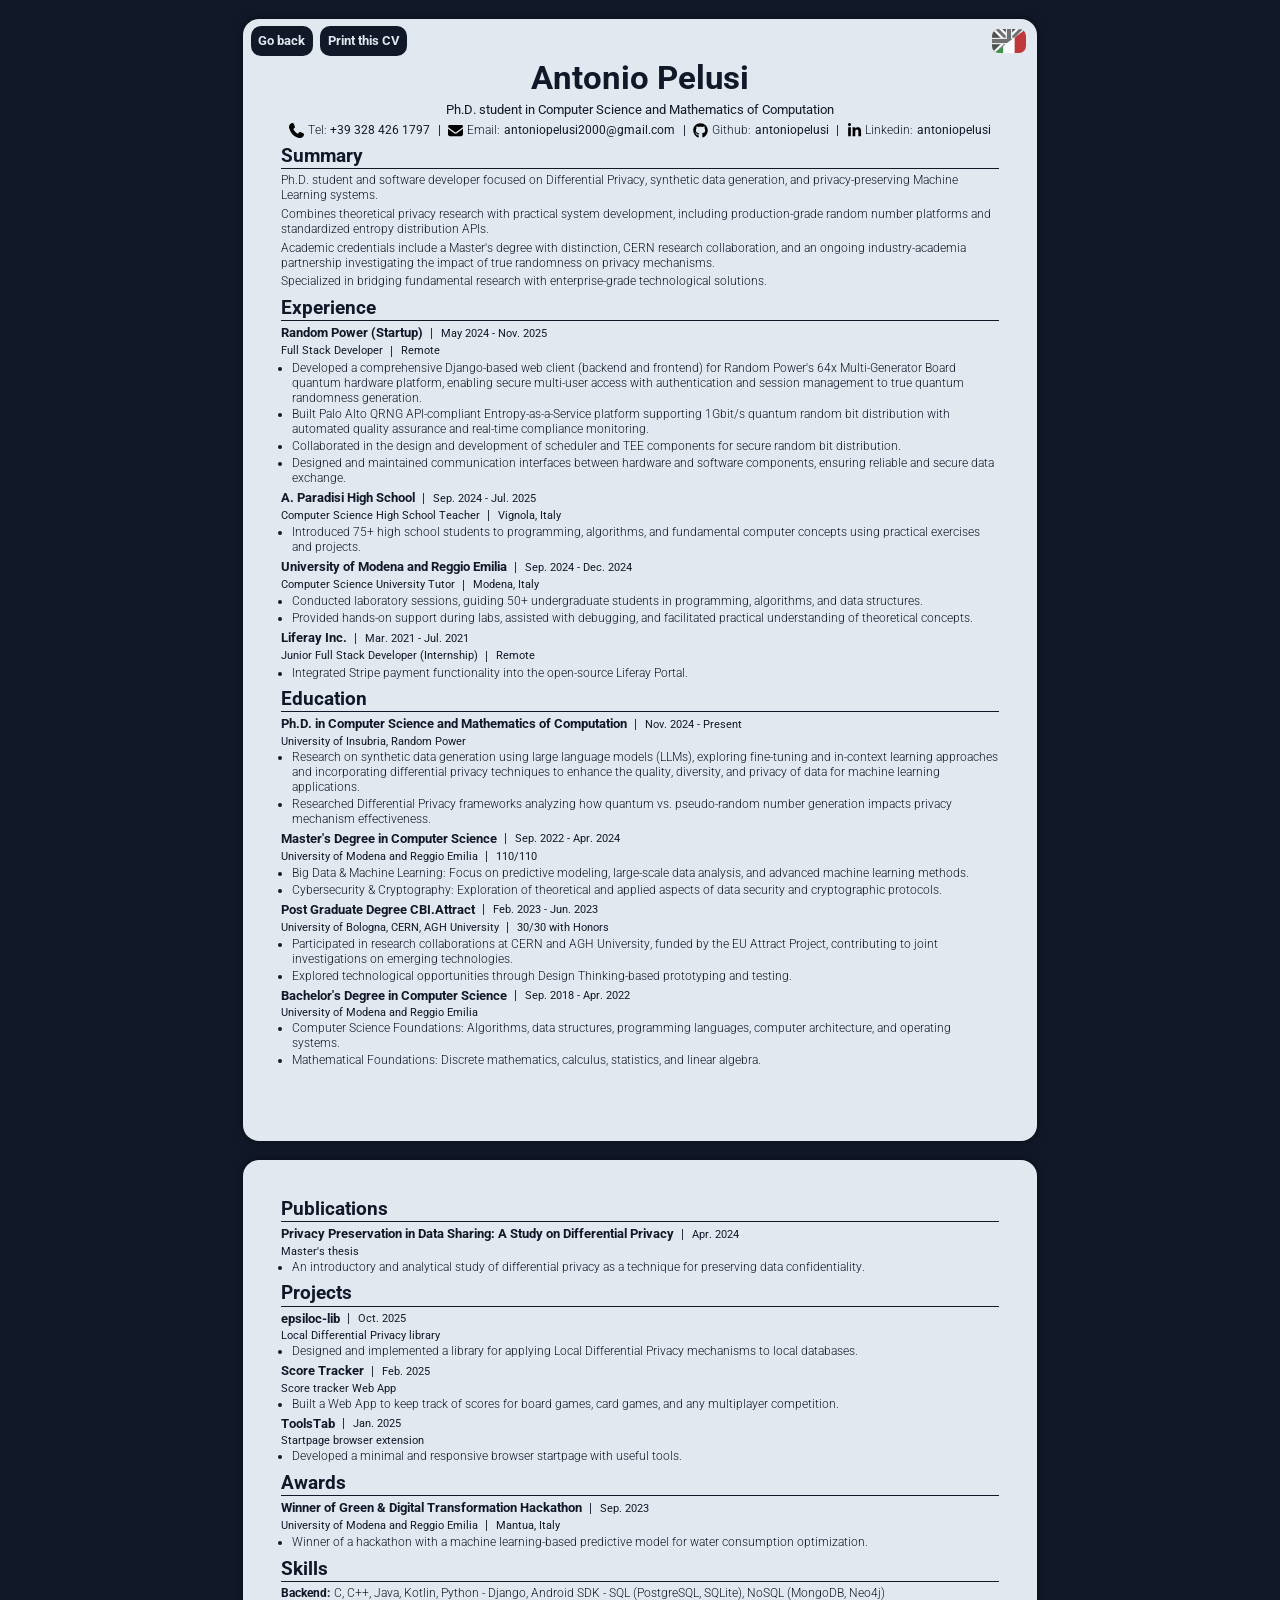
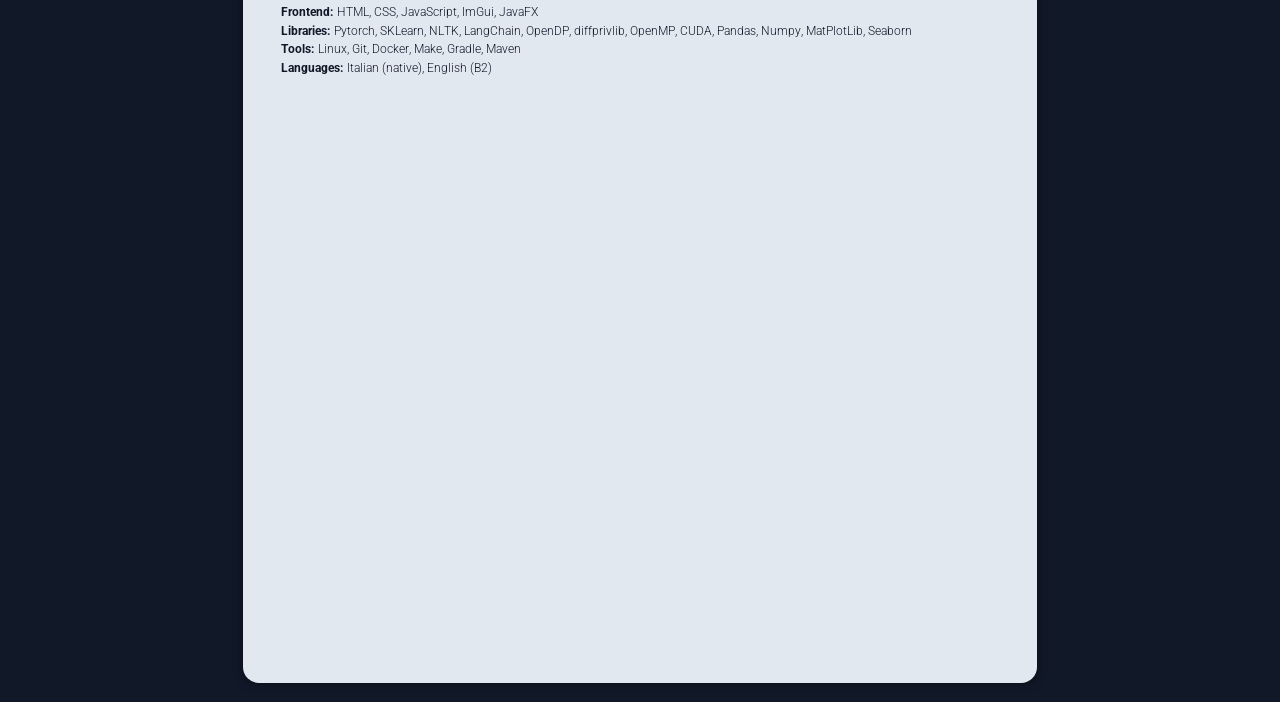
==== index.html @ e5fbd1bd "Fix relative paths" ====
<!doctype html>
<html lang="en">
    <head>
        <meta charset="UTF-8" />
        <meta name="viewport" content="width=device-width" />

        <!-- Page Info -->
        <title>CV_Antonio_Pelusi</title>

        <meta
            name="description"
            content="Antonio Pelusi - Ph.D. student in Computer Science and software developer. Portfolio showcasing research projects, education and open-source contributions."
        />
        <meta name="author" content="Antonio Pelusi" />

        <!-- Favicon -->
        <link
            rel="icon"
            type="image/png"
            href="./assets/icons/favicon/favicon-96x96.png"
            sizes="96x96"
        />
        <link
            rel="icon"
            type="image/svg+xml"
            href="./assets/icons/favicon/favicon.svg"
        />
        <link rel="shortcut icon" href="./assets/icons/favicon/favicon.ico" />
        <link
            rel="apple-touch-icon"
            sizes="180x180"
            href="./assets/icons/favicon/apple-touch-icon.png"
        />
        <link rel="manifest" href="./assets/icons/favicon/site.webmanifest" />
        <meta name="apple-mobile-web-app-title" content="CV Antonio Pelusi" />

        <!-- Styles -->
        <link rel="stylesheet" href="./assets/css/main.css" />
    </head>
    <body>
        <main role="main">
            <nav role="navigation">
                <span>
                    <a href="/">
                        <button type="button">Go back</button>
                    </a>
                    <a>
                        <button type="button" onclick="window.print()">
                            Print this CV
                        </button>
                    </a>
                </span>
                <a href="./it/">
                    <img
                        src="./assets/icons/flags/en.svg"
                        id="en"
                        style="filter: grayscale(100%) opacity(0.75)"
                        alt=""
                    />
                    <img src="./assets/icons/flags/it.svg" id="it" alt="" />
                </a>
            </nav>
            <div>
                <section role="banner">
                    <h1>Antonio Pelusi</h1>
                    <h2>
                        Ph.D. student in Computer Science and Mathematics of
                        Computation
                    </h2>
                    <header>
                        <a>
                            <img src="./assets/icons/cv/phone.svg" alt="" />
                            <p>Tel:</p>
                            +39 328 426 1797
                        </a>
                        <span>|</span>
                        <a>
                            <img src="./assets/icons/cv/email.svg" alt="" />
                            <p>Email:</p>
                            antoniopelusi2000@gmail.com
                        </a>
                        <span>|</span>
                        <a>
                            <img src="./assets/icons/cv/github.svg" alt="" />
                            <p>Github:</p>
                            antoniopelusi
                        </a>
                        <span>|</span>
                        <a>
                            <img src="./assets/icons/cv/linkedin.svg" alt="" />
                            <p>Linkedin:</p>
                            antoniopelusi
                        </a>
                    </header>
                </section>
                <section>
                    <h3>Summary</h3>
                    <p>
                        Ph.D. student and software developer focused on
                        Differential Privacy, synthetic data generation, and
                        privacy-preserving Machine Learning systems.
                    </p>
                    <p>
                        Combines theoretical privacy research with practical
                        system development, including production-grade random
                        number platforms and standardized entropy distribution
                        APIs.
                    </p>
                    <p>
                        Academic credentials include a Master's degree with
                        distinction, CERN research collaboration, and an ongoing
                        industry-academia partnership investigating the impact
                        of true randomness on privacy mechanisms.
                    </p>
                    <p>
                        Specialized in bridging fundamental research with
                        enterprise-grade technological solutions.
                    </p>
                </section>
                <section>
                    <h3>Experience</h3>
                    <article>
                        <span>
                            <h4>Random Power (Startup)</h4>
                            <span>|</span>
                            <small>May 2024 - Nov. 2025</small>
                        </span>
                        <span>
                            <small>Full Stack Developer</small>
                            <span>|</span>
                            <small>Remote</small>
                        </span>
                        <ul>
                            <li>
                                Developed a comprehensive Django-based web
                                client (backend and frontend) for Random Power's
                                64x Multi-Generator Board quantum hardware
                                platform, enabling secure multi-user access with
                                authentication and session management to true
                                quantum randomness generation.
                            </li>
                            <li>
                                Built Palo Alto QRNG API-compliant
                                Entropy-as-a-Service platform supporting 1Gbit/s
                                quantum random bit distribution with automated
                                quality assurance and real-time compliance
                                monitoring.
                            </li>
                            <li>
                                Collaborated in the design and development of
                                scheduler and TEE components for secure random
                                bit distribution.
                            </li>
                            <li>
                                Designed and maintained communication interfaces
                                between hardware and software components,
                                ensuring reliable and secure data exchange.
                            </li>
                        </ul>
                    </article>
                    <article>
                        <span>
                            <h4>A. Paradisi High School</h4>
                            <span>|</span>
                            <small>Sep. 2024 - Jul. 2025</small>
                        </span>
                        <span>
                            <small>Computer Science High School Teacher</small>
                            <span>|</span>
                            <small>Vignola, Italy</small>
                        </span>
                        <ul>
                            <li>
                                Introduced 75+ high school students to
                                programming, algorithms, and fundamental
                                computer concepts using practical exercises and
                                projects.
                            </li>
                        </ul>
                    </article>
                    <article>
                        <span>
                            <h4>University of Modena and Reggio Emilia</h4>
                            <span>|</span>
                            <small>Sep. 2024 - Dec. 2024</small>
                        </span>
                        <span>
                            <small>Computer Science University Tutor</small>
                            <span>|</span>
                            <small>Modena, Italy</small>
                        </span>
                        <ul>
                            <li>
                                Conducted laboratory sessions, guiding 50+
                                undergraduate students in programming,
                                algorithms, and data structures.
                            </li>
                            <li>
                                Provided hands-on support during labs, assisted
                                with debugging, and facilitated practical
                                understanding of theoretical concepts.
                            </li>
                        </ul>
                    </article>
                    <article>
                        <span>
                            <h4>Liferay Inc.</h4>
                            <span>|</span>
                            <small>Mar. 2021 - Jul. 2021</small>
                        </span>
                        <span>
                            <small>
                                Junior Full Stack Developer (Internship)
                            </small>
                            <span>|</span>
                            <small>Remote</small>
                        </span>
                        <ul>
                            <li>
                                Integrated Stripe payment functionality into the
                                open-source Liferay Portal.
                            </li>
                        </ul>
                    </article>
                </section>
                <section>
                    <h3>Education</h3>
                    <article>
                        <span>
                            <h4>
                                Ph.D. in Computer Science and Mathematics of
                                Computation
                            </h4>
                            <span>|</span>
                            <small>Nov. 2024 - Present</small>
                        </span>
                        <span>
                            <small>
                                University of Insubria, Random Power
                            </small>
                            <span></span>
                            <small></small>
                        </span>
                        <ul>
                            <li>
                                Research on synthetic data generation using
                                large language models (LLMs), exploring
                                fine-tuning and in-context learning approaches
                                and incorporating differential privacy
                                techniques to enhance the quality, diversity,
                                and privacy of data for machine learning
                                applications.
                            </li>
                            <li>
                                Researched Differential Privacy frameworks
                                analyzing how quantum vs. pseudo-random number
                                generation impacts privacy mechanism
                                effectiveness.
                            </li>
                        </ul>
                    </article>
                    <article>
                        <span>
                            <h4>Master's Degree in Computer Science</h4>
                            <span>|</span>
                            <small>Sep. 2022 - Apr. 2024</small>
                        </span>
                        <span>
                            <small>
                                University of Modena and Reggio Emilia
                            </small>
                            <span>|</span>
                            <small>110/110</small>
                        </span>
                        <ul>
                            <li>
                                Big Data & Machine Learning: Focus on predictive
                                modeling, large-scale data analysis, and
                                advanced machine learning methods.
                            </li>
                            <li>
                                Cybersecurity & Cryptography: Exploration of
                                theoretical and applied aspects of data security
                                and cryptographic protocols.
                            </li>
                        </ul>
                    </article>
                    <article>
                        <span>
                            <h4>Post Graduate Degree CBI.Attract</h4>
                            <span>|</span>
                            <small>Feb. 2023 - Jun. 2023</small>
                        </span>
                        <span>
                            <small>
                                University of Bologna, CERN, AGH University
                            </small>
                            <span>|</span>
                            <small>30/30 with Honors</small>
                        </span>
                        <ul>
                            <li>
                                Participated in research collaborations at CERN
                                and AGH University, funded by the EU Attract
                                Project, contributing to joint investigations on
                                emerging technologies.
                            </li>
                            <li>
                                Explored technological opportunities through
                                Design Thinking-based prototyping and testing.
                            </li>
                        </ul>
                    </article>
                    <article>
                        <span>
                            <h4>Bachelor's Degree in Computer Science</h4>
                            <span>|</span>
                            <small>Sep. 2018 - Apr. 2022</small>
                        </span>
                        <span>
                            <small>
                                University of Modena and Reggio Emilia
                            </small>
                            <span></span>
                            <small></small>
                        </span>
                        <ul>
                            <li>
                                Computer Science Foundations: Algorithms, data
                                structures, programming languages, computer
                                architecture, and operating systems.
                            </li>
                            <li>
                                Mathematical Foundations: Discrete mathematics,
                                calculus, statistics, and linear algebra.
                            </li>
                        </ul>
                    </article>
                </section>
            </div>
            <div>
                <section>
                    <h3>Publications</h3>
                    <article>
                        <span>
                            <h4>
                                Privacy Preservation in Data Sharing: A Study on
                                Differential Privacy
                            </h4>
                            <span>|</span>
                            <small>Apr. 2024</small>
                        </span>
                        <span>
                            <small>Master's thesis</small>
                            <span></span>
                            <small></small>
                        </span>
                        <ul>
                            <li>
                                An introductory and analytical study of
                                differential privacy as a technique for
                                preserving data confidentiality.
                            </li>
                        </ul>
                    </article>
                </section>
                <section>
                    <h3>Projects</h3>
                    <article>
                        <span>
                            <h4>epsiloc-lib</h4>
                            <span>|</span>
                            <small>Oct. 2025</small>
                        </span>
                        <span>
                            <small>Local Differential Privacy library</small>
                            <span></span>
                            <small></small>
                        </span>
                        <ul>
                            <li>
                                Designed and implemented a library for applying
                                Local Differential Privacy mechanisms to local
                                databases.
                            </li>
                        </ul>
                    </article>
                    <article>
                        <span>
                            <h4>Score Tracker</h4>
                            <span>|</span>
                            <small>Feb. 2025</small>
                        </span>
                        <span>
                            <small>Score tracker Web App</small>
                            <span></span>
                            <small></small>
                        </span>
                        <ul>
                            <li>
                                Built a Web App to keep track of scores for
                                board games, card games, and any multiplayer
                                competition.
                            </li>
                        </ul>
                    </article>
                    <article>
                        <span>
                            <h4>ToolsTab</h4>
                            <span>|</span>
                            <small>Jan. 2025</small>
                        </span>
                        <span>
                            <small>Startpage browser extension</small>
                            <span></span>
                            <small></small>
                        </span>
                        <ul>
                            <li>
                                Developed a minimal and responsive browser
                                startpage with useful tools.
                            </li>
                        </ul>
                    </article>
                </section>
                <section>
                    <h3>Awards</h3>
                    <article>
                        <span>
                            <h4>
                                Winner of Green & Digital Transformation
                                Hackathon
                            </h4>
                            <span>|</span>
                            <small>Sep. 2023</small>
                        </span>
                        <span>
                            <small>
                                University of Modena and Reggio Emilia
                            </small>
                            <span>|</span>
                            <small>Mantua, Italy</small>
                        </span>
                        <ul>
                            <li>
                                Winner of a hackathon with a machine
                                learning-based predictive model for water
                                consumption optimization.
                            </li>
                        </ul>
                    </article>
                </section>
                <section>
                    <h3>Skills</h3>
                    <p>
                        <strong>Backend:</strong>
                        <label>
                            C, C++, Java, Kotlin, Python - Django, Android SDK -
                            SQL (PostgreSQL, SQLite), NoSQL (MongoDB, Neo4j)
                        </label>
                    </p>
                    <p>
                        <strong>Frontend:</strong>
                        <label>HTML, CSS, JavaScript, ImGui, JavaFX</label>
                    </p>
                    <p>
                        <strong>Libraries:</strong>
                        <label>
                            Pytorch, SKLearn, NLTK, LangChain, OpenDP,
                            diffprivlib, OpenMP, CUDA, Pandas, Numpy,
                            MatPlotLib, Seaborn
                        </label>
                    </p>
                    <p>
                        <strong>Tools:</strong>
                        <label>Linux, Git, Docker, Make, Gradle, Maven</label>
                    </p>
                    <p>
                        <strong>Languages:</strong>
                        <label>Italian (native), English (B2)</label>
                    </p>
                </section>
            </div>
        </main>
    </body>
</html>
---- assets/css/main.css ----
/* ===== FONTS ===== */
@font-face {
    font-family: "Roboto Local";
    src: url("../fonts/Roboto-Light.woff2") format("woff2");
    font-weight: 300;
    font-style: normal;
    font-display: block;
    unicode-range: U+0020-007F;
}

@font-face {
    font-family: "Roboto Local";
    src: url("../fonts/Roboto-Regular.woff2") format("woff2");
    font-weight: 400;
    font-style: normal;
    font-display: block;
    unicode-range: U+0020-007F, U+00A9;
}

@font-face {
    font-family: "Roboto Local";
    src: url("../fonts/Roboto-Bold.woff2") format("woff2");
    font-weight: 700;
    font-style: normal;
    font-display: block;
    unicode-range: U+0020-007F;
}

/* ===== CSS VARIABLES ===== */
:root {
    --dark-color: #111828;
    --light-color: #e2e8f0;
}

/* ===== HTML STYLING ===== */
::selection {
    background-color: var(--dark-color);
    color: var(--light-color);
}

html {
    min-height: fit-content;
    min-width: fit-content;
    background-color: var(--dark-color);
}

body,
body *,
nav,
nav * {
    display: flex;
    flex-direction: column;
    justify-content: center;
    box-sizing: border-box;
    margin: 0;
    padding: 0;
    color: var(--dark-color);
    line-height: 1.25;
    font-family: "Roboto Local";
    font-feature-settings:
        "liga" 0,
        "clig" 0,
        "kern" 0;
    /*outline: 1px solid orangered;*/
}

body {
    height: fit-content;
    width: fit-content;
    margin: 0 auto;
    padding: 5mm;
    gap: 5mm;
}

main {
    height: fit-content;
    width: fit-content;
    justify-content: flex-start;
    overflow: visible;
    gap: 5mm;
}

nav {
    position: absolute;
    flex-direction: row;
    width: 21cm;
    max-width: none;
    min-width: 21cm;
    justify-content: space-between;
    padding: 2mm;
    border-radius: 16px;
    gap: 0;
    margin: 0 auto;
}

nav button {
    height: 30px;
    padding: 2mm;
    border: none;
    background-color: var(--dark-color);
    color: var(--light-color);
    border-radius: 10px;
    transition: 0.2s ease;
}

nav > a {
    display: flex;
    flex-direction: row;
    align-items: center;
    gap: 0;
    transition: 0.2s ease;
}

nav button:hover,
nav > a:hover {
    opacity: 0.8;
}

nav img {
    height: 30px;
    width: 40px;
    object-fit: cover;
    border-radius: 10px;
    border: solid 3px transparent;
}

#it {
    clip-path: polygon(100% 0, 100% 100%, 0 100%);
}

#en {
    transform: translateX(40px);
    clip-path: polygon(0 0, 100% 0, 0 100%);
}

div {
    width: 21cm;
    max-width: none;
    min-width: 21cm;
    height: auto;
    max-height: none;
    min-height: 29.7cm;
    justify-content: flex-start;
    border-radius: 16px;
    padding: 10mm;
    background-color: var(--light-color);
    gap: 2mm;
    margin: 0 auto;
    box-shadow: 0 0 10px rgba(0, 0, 0, 0.5);
}

section {
    gap: 1mm;
}

header {
    flex-direction: row;
    align-items: center;
    justify-content: center;
    gap: 2mm;
}

article,
ul {
    gap: 0.5mm;
}

span {
    flex-direction: row;
    align-items: center;
    justify-content: left;
    gap: 2mm;
}

ul {
    padding-left: 3mm;
}

li {
    display: list-item;
}

a {
    width: fit-content;
    flex-direction: row;
    align-items: center;
    text-decoration: none;
    gap: 1mm;
    white-space: nowrap;
}

h1,
h2 {
    text-align: center;
}

h3 {
    align-items: flex-start;
    border-bottom: solid 1px var(--dark-color);
}

h4,
small,
strong,
label {
    width: fit-content;
}

p {
    flex-direction: row;
    align-items: flex-start;
    justify-content: flex-start;
    gap: 1mm;
}

h1 {
    font-size: 25pt;
}

h3 {
    font-size: 14pt;
}

h2,
h4 {
    font-size: 10pt;
}

p,
a,
li,
span,
strong,
label {
    font-size: 9pt;
}

small {
    font-size: 8pt;
}

p,
li {
    font-weight: 300;
}

h2 {
    font-weight: 400;
}

h1,
strong,
button {
    font-weight: 700;
}

img {
    width: 15px;
    height: 15px;
}

/* ===== PDF STYLING ===== */
@media print {
    @page {
        size: A4 portrait;
        margin: 0;
    }

    :root {
        --dark-color: #000000;
        --light-color: #ffffff;
    }

    body {
        margin: 0;
        padding: 0;
    }

    nav {
        display: none;
        box-shadow: none;
    }

    main {
        gap: 0;
    }

    div {
        border-radius: 0;
        box-shadow: none;
    }
}
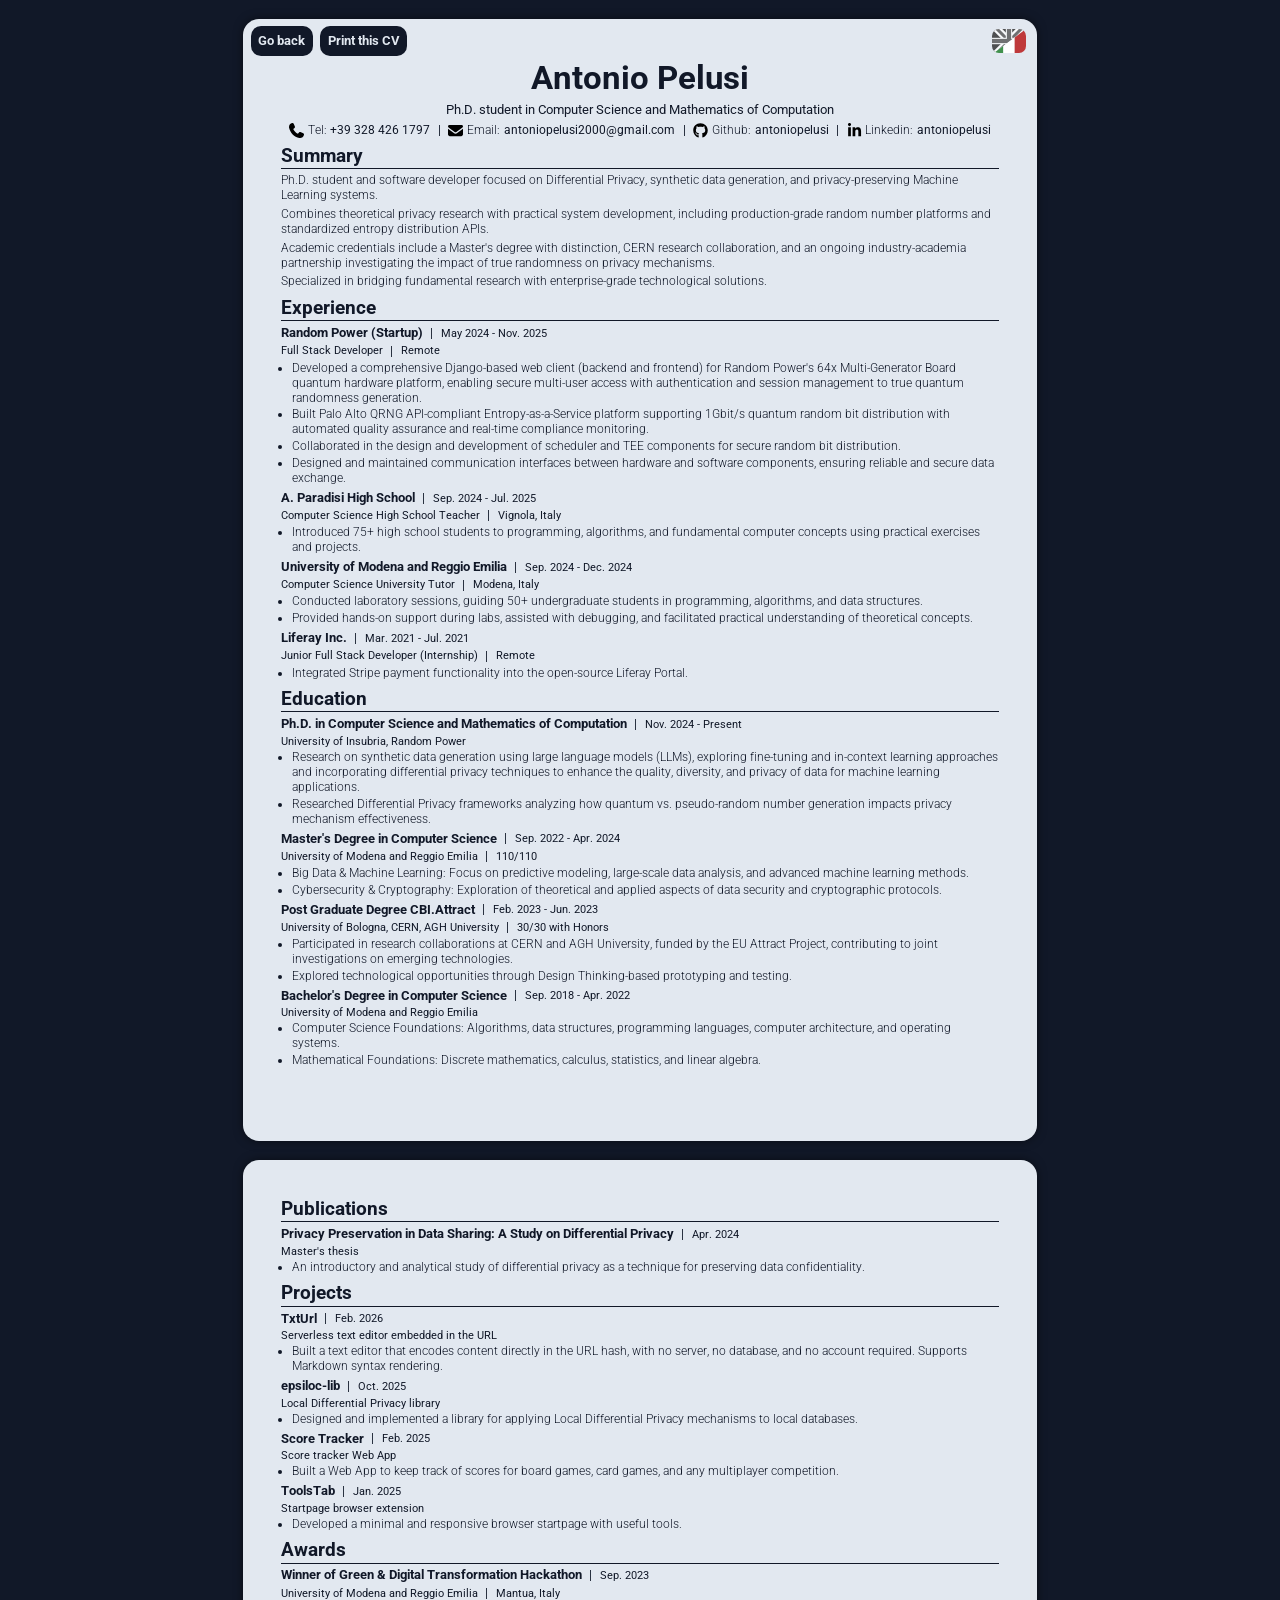
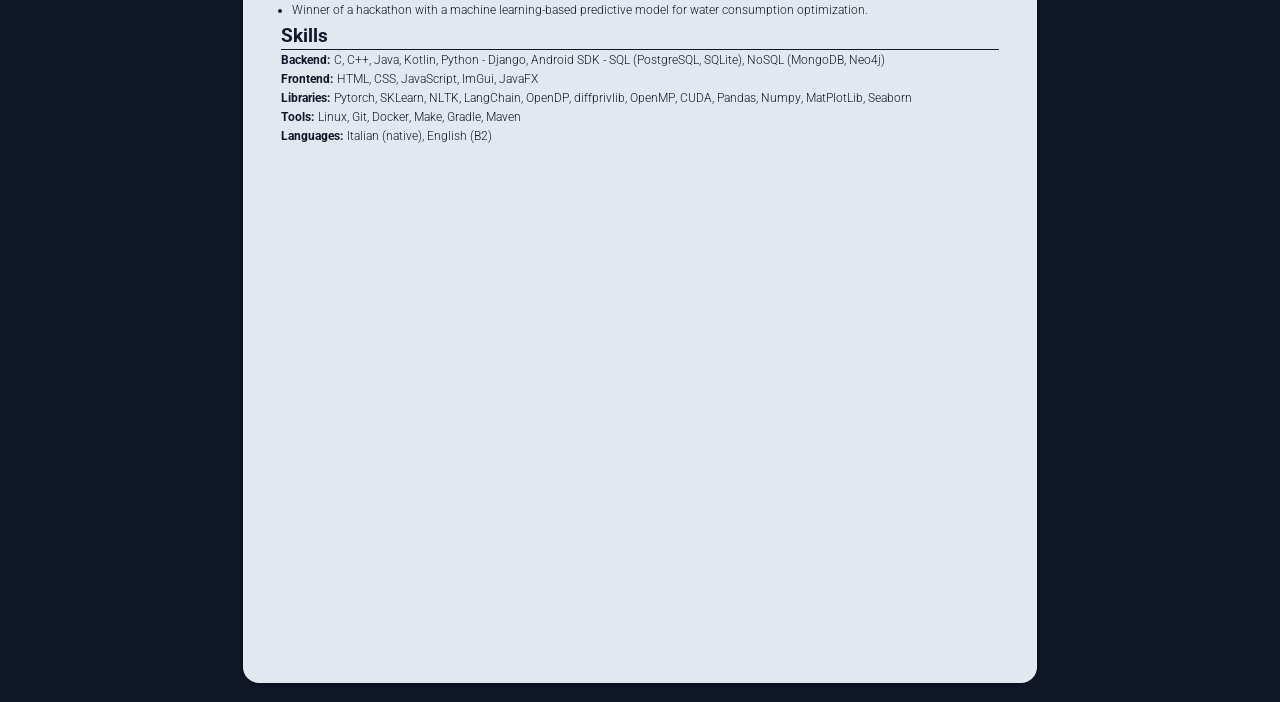
==== commit 4f93c12a: "Update" ====
--- a/index.html
+++ b/index.html
@@ -5,7 +5,7 @@
         <meta name="viewport" content="width=device-width" />
 
         <!-- Page Info -->
-        <title>CV_Antonio_Pelusi</title>
+        <title>CV_Antonio_Pelusi_en</title>
 
         <meta
             name="description"
@@ -36,6 +36,13 @@
 
         <!-- Styles -->
         <link rel="stylesheet" href="./assets/css/main.css" />
+        <noscript>
+            <style>
+                #print {
+                    visibility: hidden;
+                }
+            </style>
+        </noscript>
     </head>
     <body>
         <main role="main">
@@ -45,7 +52,11 @@
                         <button type="button">Go back</button>
                     </a>
                     <a>
-                        <button type="button" onclick="window.print()">
+                        <button
+                            id="print"
+                            type="button"
+                            onclick="window.print()"
+                        >
                             Print this CV
                         </button>
                     </a>
@@ -368,6 +379,28 @@
                     <h3>Projects</h3>
                     <article>
                         <span>
+                            <h4>TxtUrl</h4>
+                            <span>|</span>
+                            <small>Feb. 2026</small>
+                        </span>
+                        <span>
+                            <small>
+                                Serverless text editor embedded in the URL
+                            </small>
+                            <span></span>
+                            <small></small>
+                        </span>
+                        <ul>
+                            <li>
+                                Built a text editor that encodes content
+                                directly in the URL hash, with no server, no
+                                database, and no account required. Supports
+                                Markdown syntax rendering.
+                            </li>
+                        </ul>
+                    </article>
+                    <article>
+                        <span>
                             <h4>epsiloc-lib</h4>
                             <span>|</span>
                             <small>Oct. 2025</small>
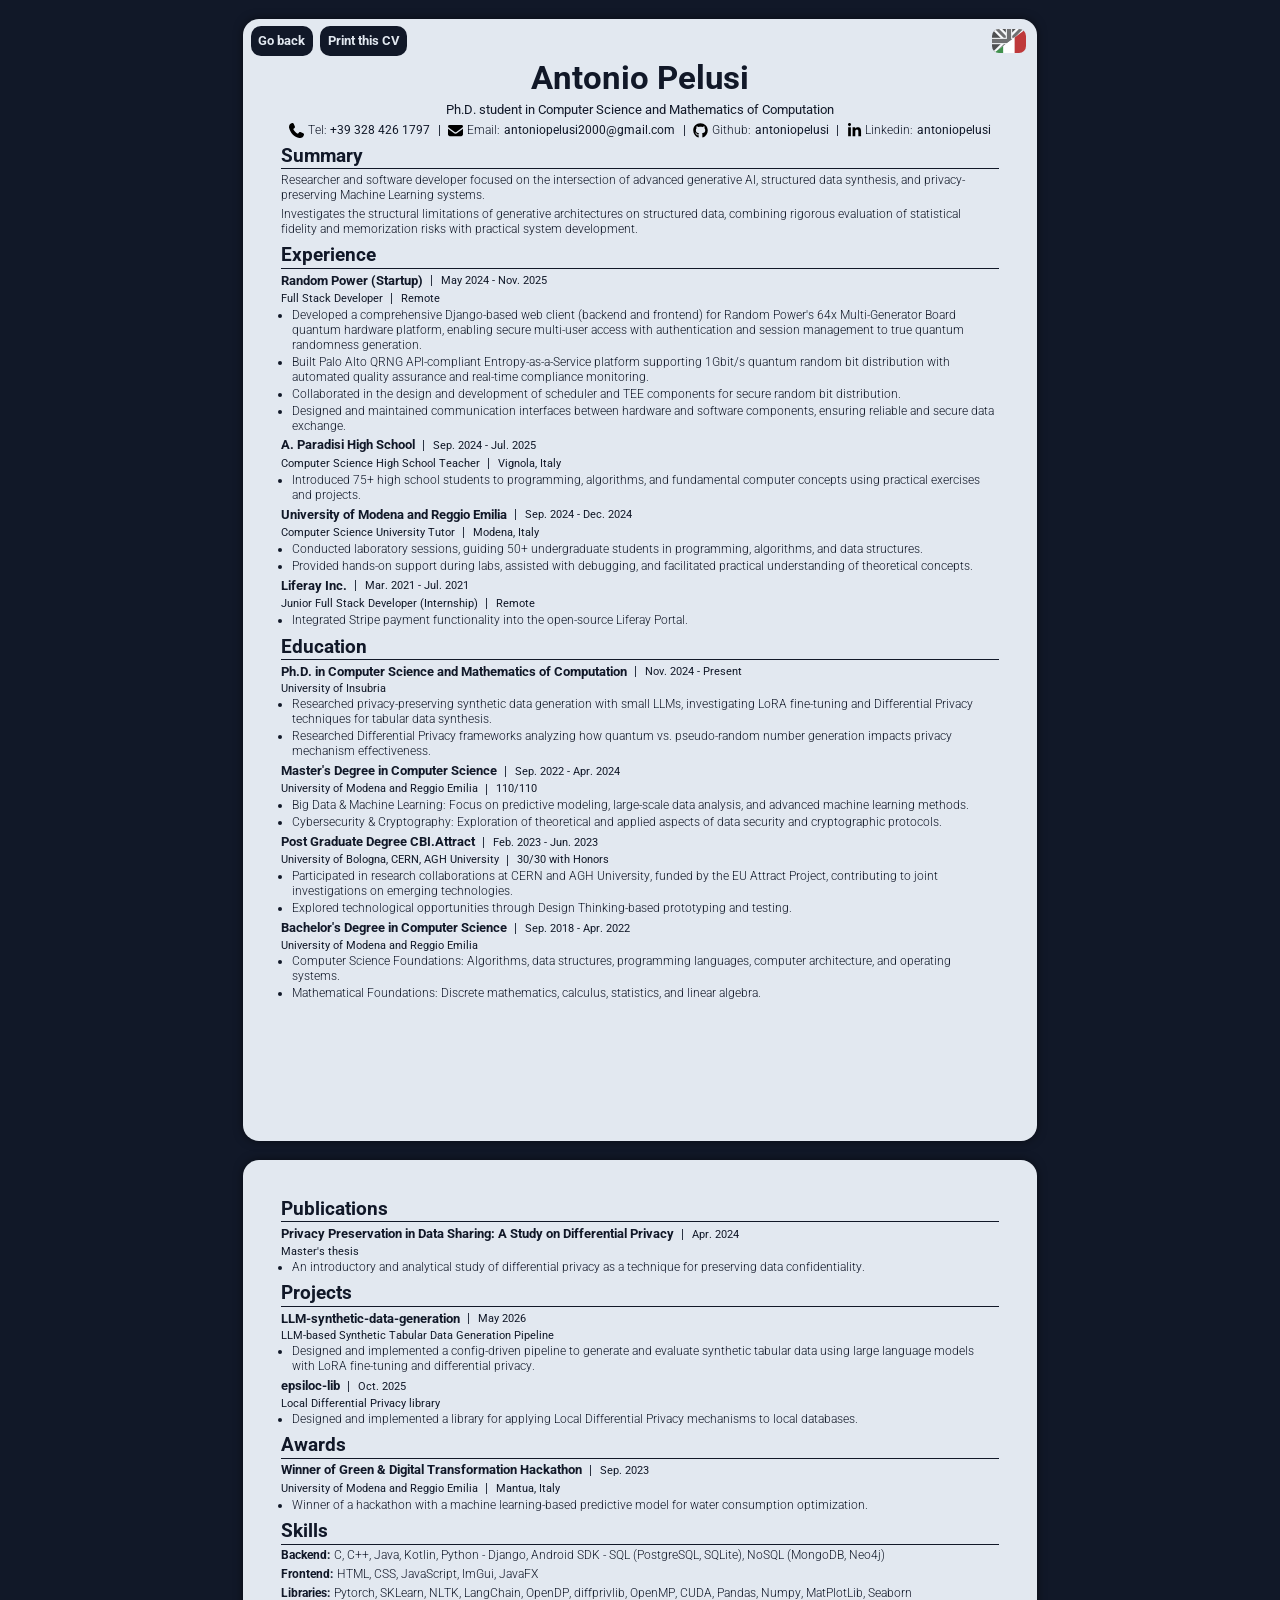
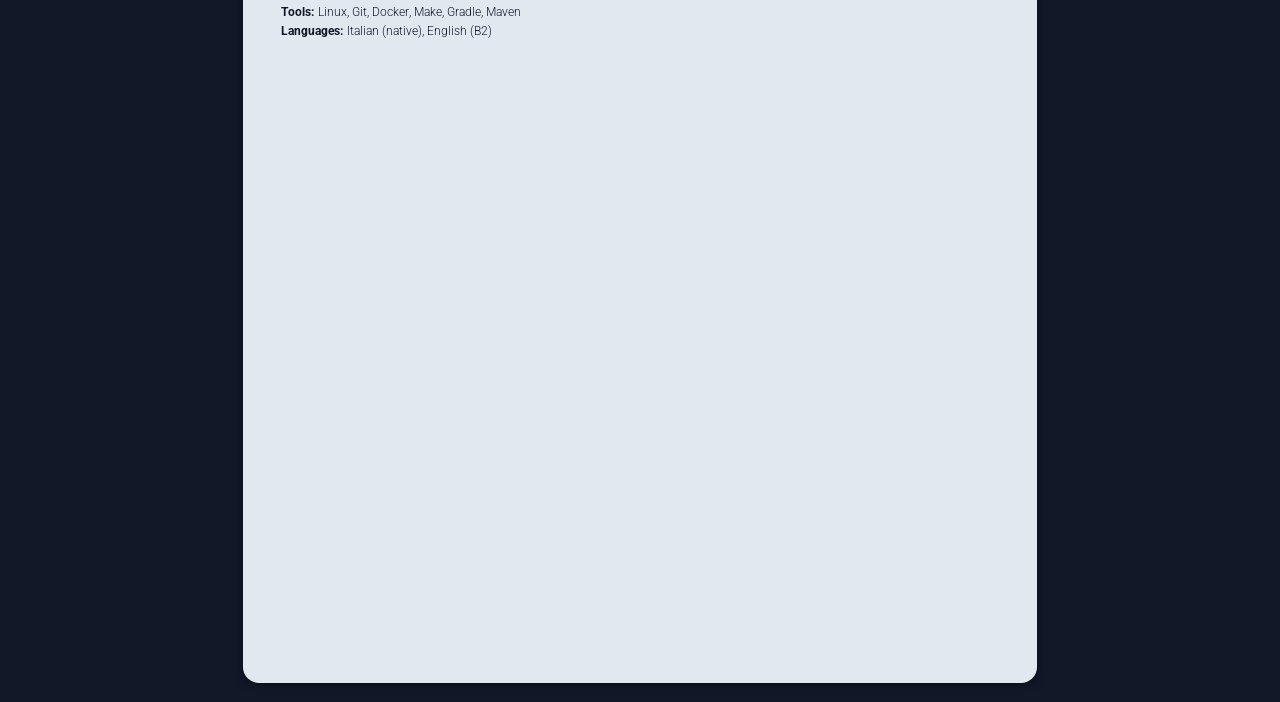
==== commit 36ff1deb: "Update" ====
--- a/index.html
+++ b/index.html
@@ -107,25 +107,16 @@
                 <section>
                     <h3>Summary</h3>
                     <p>
-                        Ph.D. student and software developer focused on
-                        Differential Privacy, synthetic data generation, and
-                        privacy-preserving Machine Learning systems.
-                    </p>
-                    <p>
-                        Combines theoretical privacy research with practical
-                        system development, including production-grade random
-                        number platforms and standardized entropy distribution
-                        APIs.
-                    </p>
-                    <p>
-                        Academic credentials include a Master's degree with
-                        distinction, CERN research collaboration, and an ongoing
-                        industry-academia partnership investigating the impact
-                        of true randomness on privacy mechanisms.
-                    </p>
-                    <p>
-                        Specialized in bridging fundamental research with
-                        enterprise-grade technological solutions.
+                        Researcher and software developer focused on the
+                        intersection of advanced generative AI, structured data
+                        synthesis, and privacy-preserving Machine Learning
+                        systems.
+                    </p>
+                    <p>
+                        Investigates the structural limitations of generative
+                        architectures on structured data, combining rigorous
+                        evaluation of statistical fidelity and memorization
+                        risks with practical system development.
                     </p>
                 </section>
                 <section>
@@ -246,21 +237,16 @@
                             <small>Nov. 2024 - Present</small>
                         </span>
                         <span>
-                            <small>
-                                University of Insubria, Random Power
-                            </small>
-                            <span></span>
-                            <small></small>
-                        </span>
-                        <ul>
-                            <li>
-                                Research on synthetic data generation using
-                                large language models (LLMs), exploring
-                                fine-tuning and in-context learning approaches
-                                and incorporating differential privacy
-                                techniques to enhance the quality, diversity,
-                                and privacy of data for machine learning
-                                applications.
+                            <small> University of Insubria</small>
+                            <span></span>
+                            <small></small>
+                        </span>
+                        <ul>
+                            <li>
+                                Researched privacy-preserving synthetic data
+                                generation with small LLMs, investigating LoRA
+                                fine-tuning and Differential Privacy techniques
+                                for tabular data synthesis.
                             </li>
                             <li>
                                 Researched Differential Privacy frameworks
@@ -352,6 +338,32 @@
             <div>
                 <section>
                     <h3>Publications</h3>
+                    <!--<article>
+                        <span>
+                            <h4>
+                                Categorical Prior Lock-in: Why In-Context
+                                Learning Fails for Structured Data
+                            </h4>
+                            <span>|</span>
+                            <small>Jun. 2026</small>
+                        </span>
+                        <span>
+                            <small>Research Paper</small>
+                            <span></span>
+                            <small></small>
+                        </span>
+                        <ul>
+                            <li>
+                                An empirical investigation identifying
+                                "categorical prior lock-in", a structural
+                                failure mode in large language models where
+                                in-context learning fails to reproduce rare
+                                categorical distributions in structured data
+                                generation, alongside an analysis of trade-offs
+                                with parameter-efficient fine-tuning (LoRA).
+                            </li>
+                        </ul>
+                    </article>-->
                     <article>
                         <span>
                             <h4>
@@ -379,23 +391,24 @@
                     <h3>Projects</h3>
                     <article>
                         <span>
-                            <h4>TxtUrl</h4>
-                            <span>|</span>
-                            <small>Feb. 2026</small>
-                        </span>
-                        <span>
-                            <small>
-                                Serverless text editor embedded in the URL
-                            </small>
-                            <span></span>
-                            <small></small>
-                        </span>
-                        <ul>
-                            <li>
-                                Built a text editor that encodes content
-                                directly in the URL hash, with no server, no
-                                database, and no account required. Supports
-                                Markdown syntax rendering.
+                            <h4>LLM-synthetic-data-generation</h4>
+                            <span>|</span>
+                            <small>May 2026</small>
+                        </span>
+                        <span>
+                            <small>
+                                LLM-based Synthetic Tabular Data Generation
+                                Pipeline
+                            </small>
+                            <span></span>
+                            <small></small>
+                        </span>
+                        <ul>
+                            <li>
+                                Designed and implemented a config-driven
+                                pipeline to generate and evaluate synthetic
+                                tabular data using large language models with
+                                LoRA fine-tuning and differential privacy.
                             </li>
                         </ul>
                     </article>
@@ -415,43 +428,6 @@
                                 Designed and implemented a library for applying
                                 Local Differential Privacy mechanisms to local
                                 databases.
-                            </li>
-                        </ul>
-                    </article>
-                    <article>
-                        <span>
-                            <h4>Score Tracker</h4>
-                            <span>|</span>
-                            <small>Feb. 2025</small>
-                        </span>
-                        <span>
-                            <small>Score tracker Web App</small>
-                            <span></span>
-                            <small></small>
-                        </span>
-                        <ul>
-                            <li>
-                                Built a Web App to keep track of scores for
-                                board games, card games, and any multiplayer
-                                competition.
-                            </li>
-                        </ul>
-                    </article>
-                    <article>
-                        <span>
-                            <h4>ToolsTab</h4>
-                            <span>|</span>
-                            <small>Jan. 2025</small>
-                        </span>
-                        <span>
-                            <small>Startpage browser extension</small>
-                            <span></span>
-                            <small></small>
-                        </span>
-                        <ul>
-                            <li>
-                                Developed a minimal and responsive browser
-                                startpage with useful tools.
                             </li>
                         </ul>
                     </article>
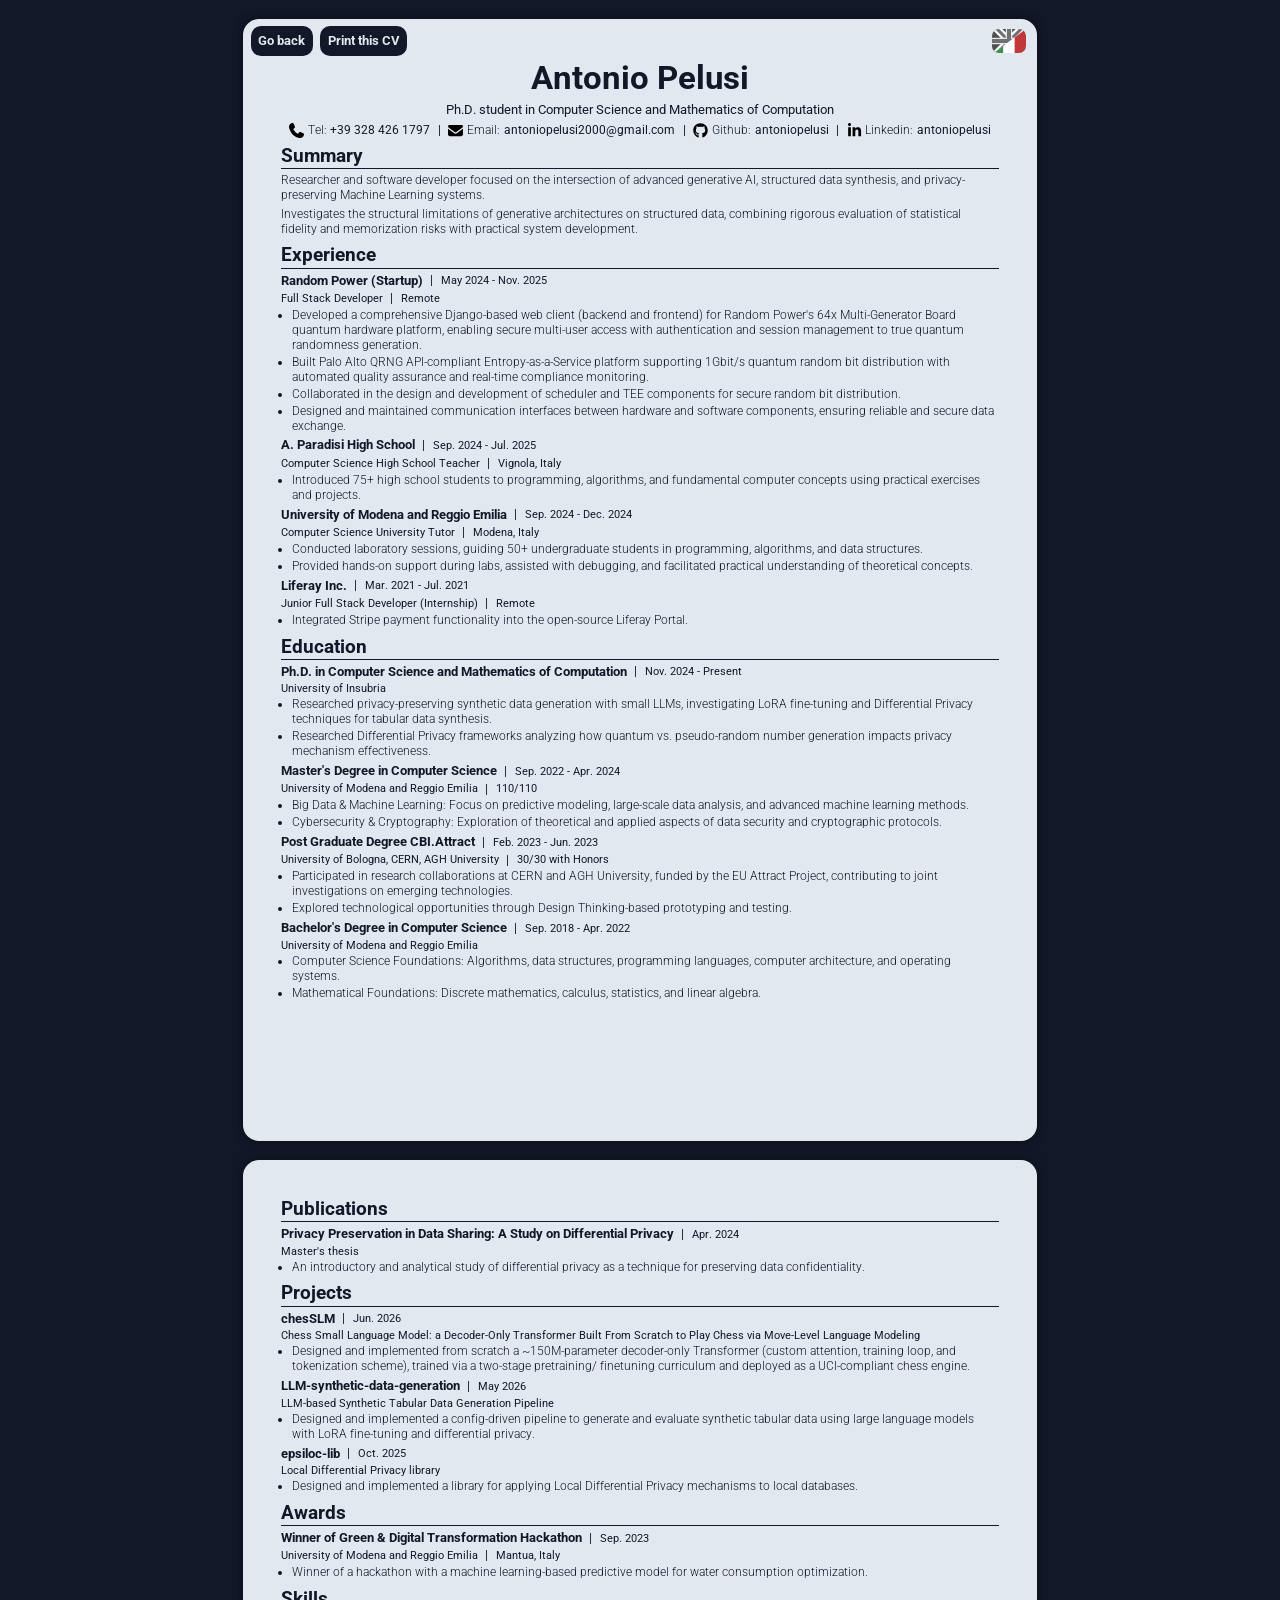
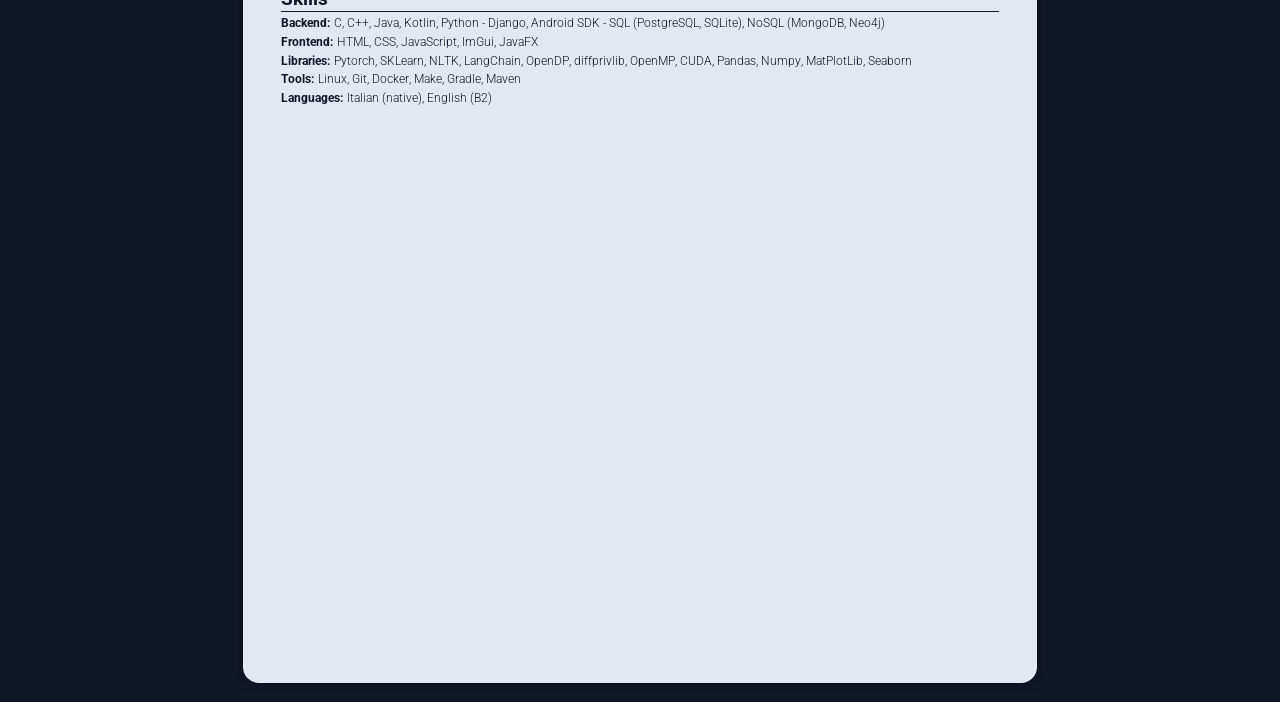
==== commit 5faa7337: "Added chesSLM project" ====
--- a/index.html
+++ b/index.html
@@ -391,6 +391,32 @@
                     <h3>Projects</h3>
                     <article>
                         <span>
+                            <h4>chesSLM</h4>
+                            <span>|</span>
+                            <small>Jun. 2026</small>
+                        </span>
+                        <span>
+                            <small>
+                                Chess Small Language Model: a Decoder-Only
+                                Transformer Built From Scratch to Play Chess via
+                                Move-Level Language Modeling
+                            </small>
+                            <span></span>
+                            <small></small>
+                        </span>
+                        <ul>
+                            <li>
+                                Designed and implemented from scratch a
+                                ~150M-parameter decoder-only Transformer (custom
+                                attention, training loop, and tokenization
+                                scheme), trained via a two-stage pretraining/
+                                finetuning curriculum and deployed as a
+                                UCI-compliant chess engine.
+                            </li>
+                        </ul>
+                    </article>
+                    <article>
+                        <span>
                             <h4>LLM-synthetic-data-generation</h4>
                             <span>|</span>
                             <small>May 2026</small>
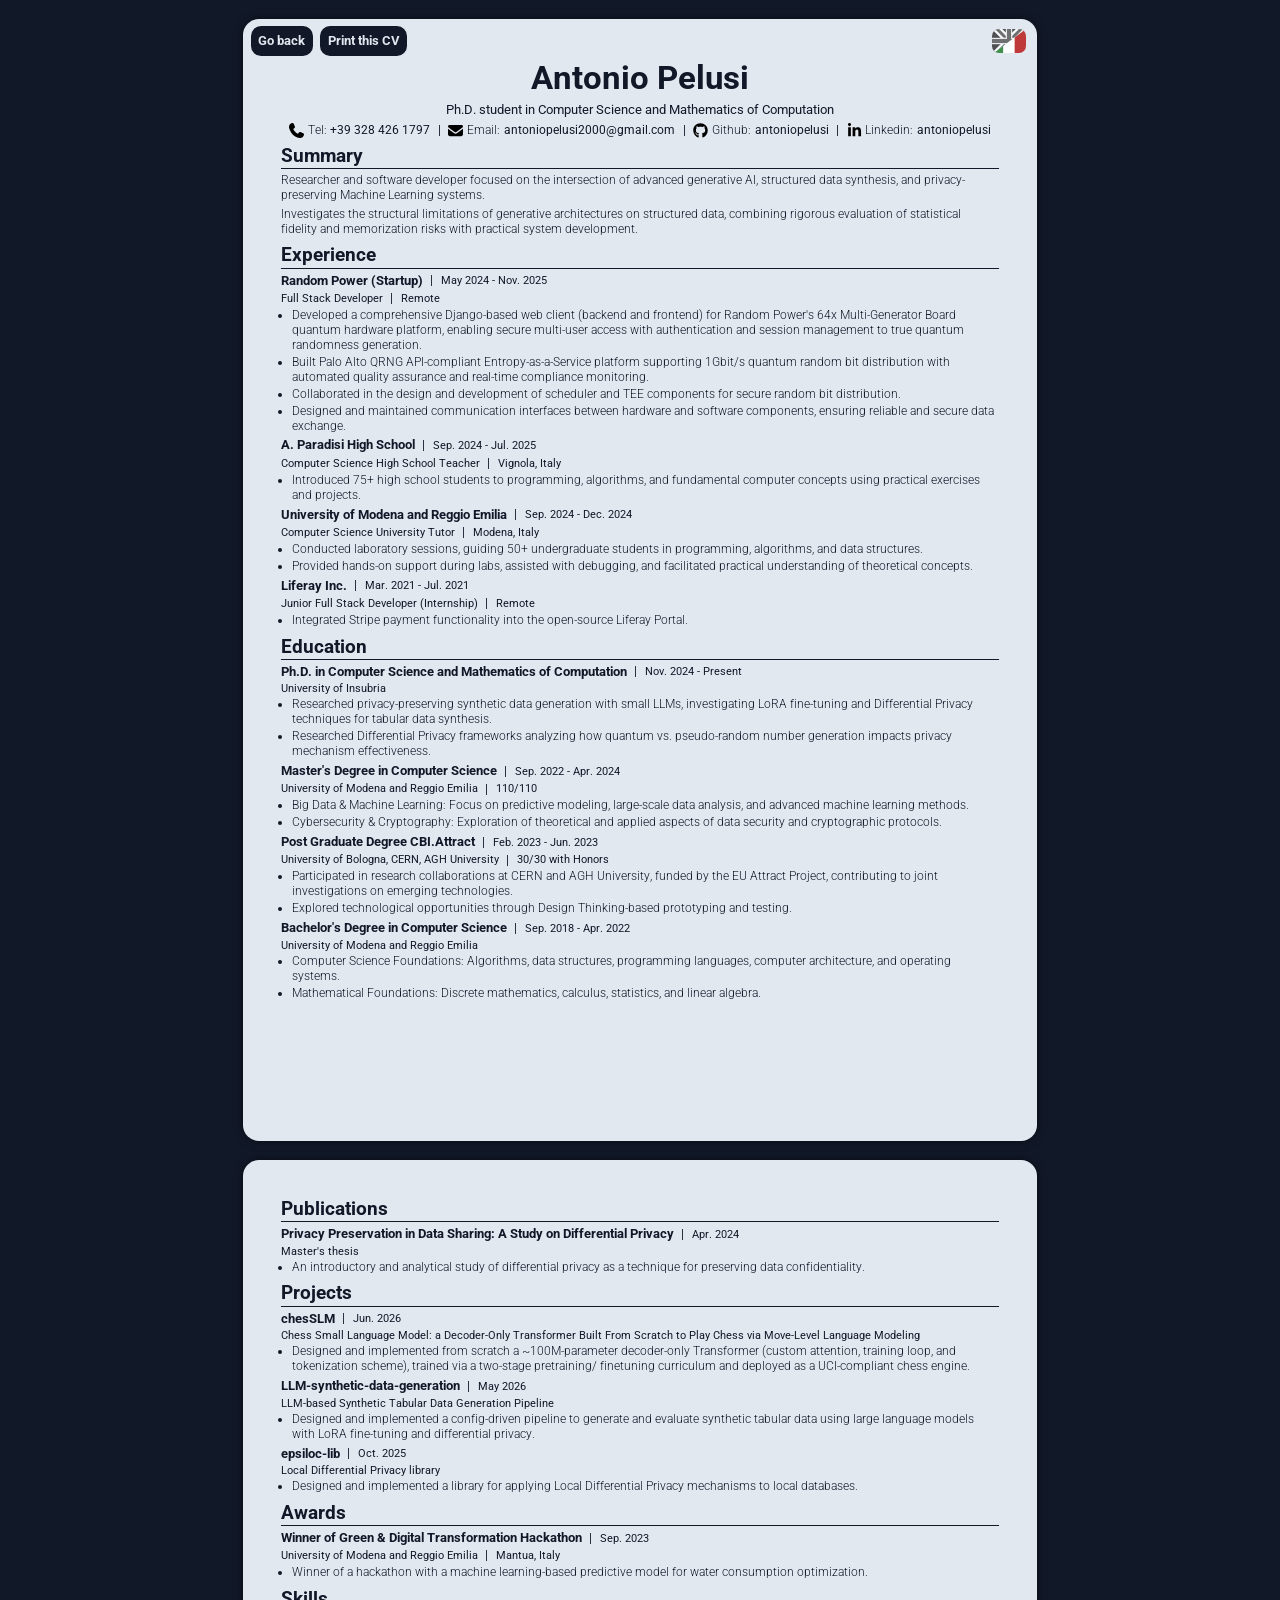
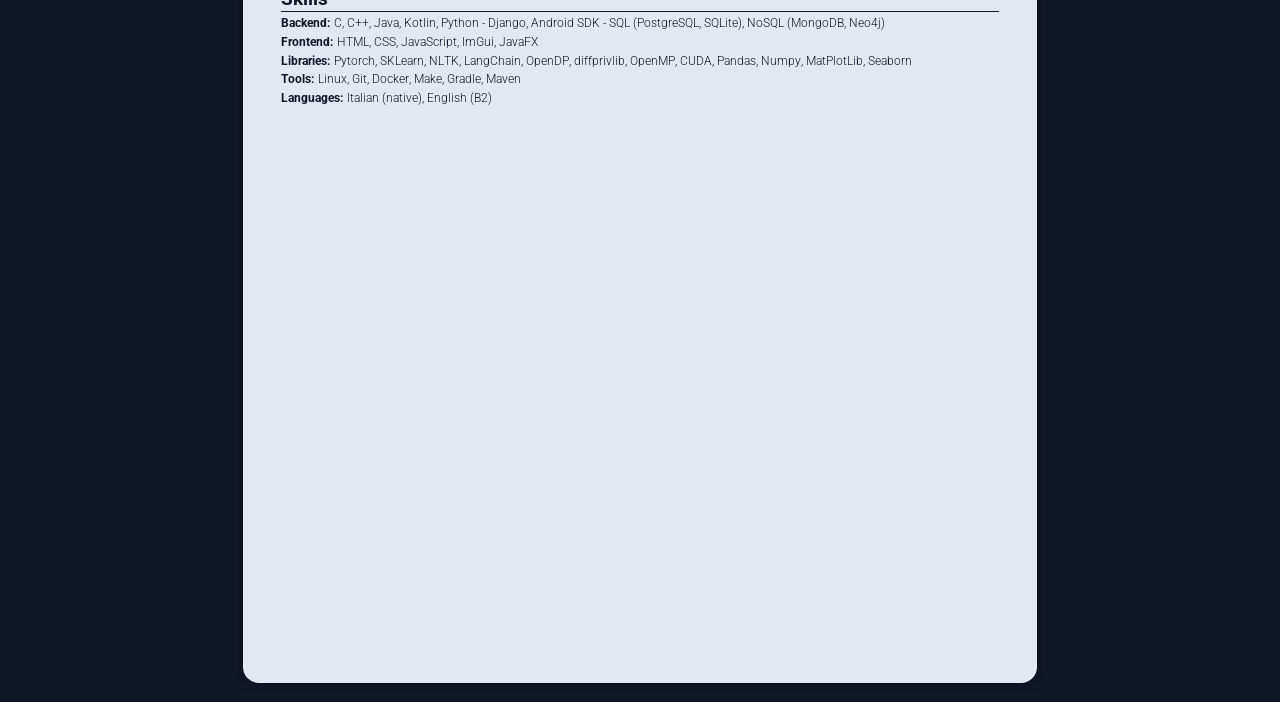
==== commit d08f1b2a: "Update index.html" ====
--- a/index.html
+++ b/index.html
@@ -407,7 +407,7 @@
                         <ul>
                             <li>
                                 Designed and implemented from scratch a
-                                ~150M-parameter decoder-only Transformer (custom
+                                ~100M-parameter decoder-only Transformer (custom
                                 attention, training loop, and tokenization
                                 scheme), trained via a two-stage pretraining/
                                 finetuning curriculum and deployed as a
